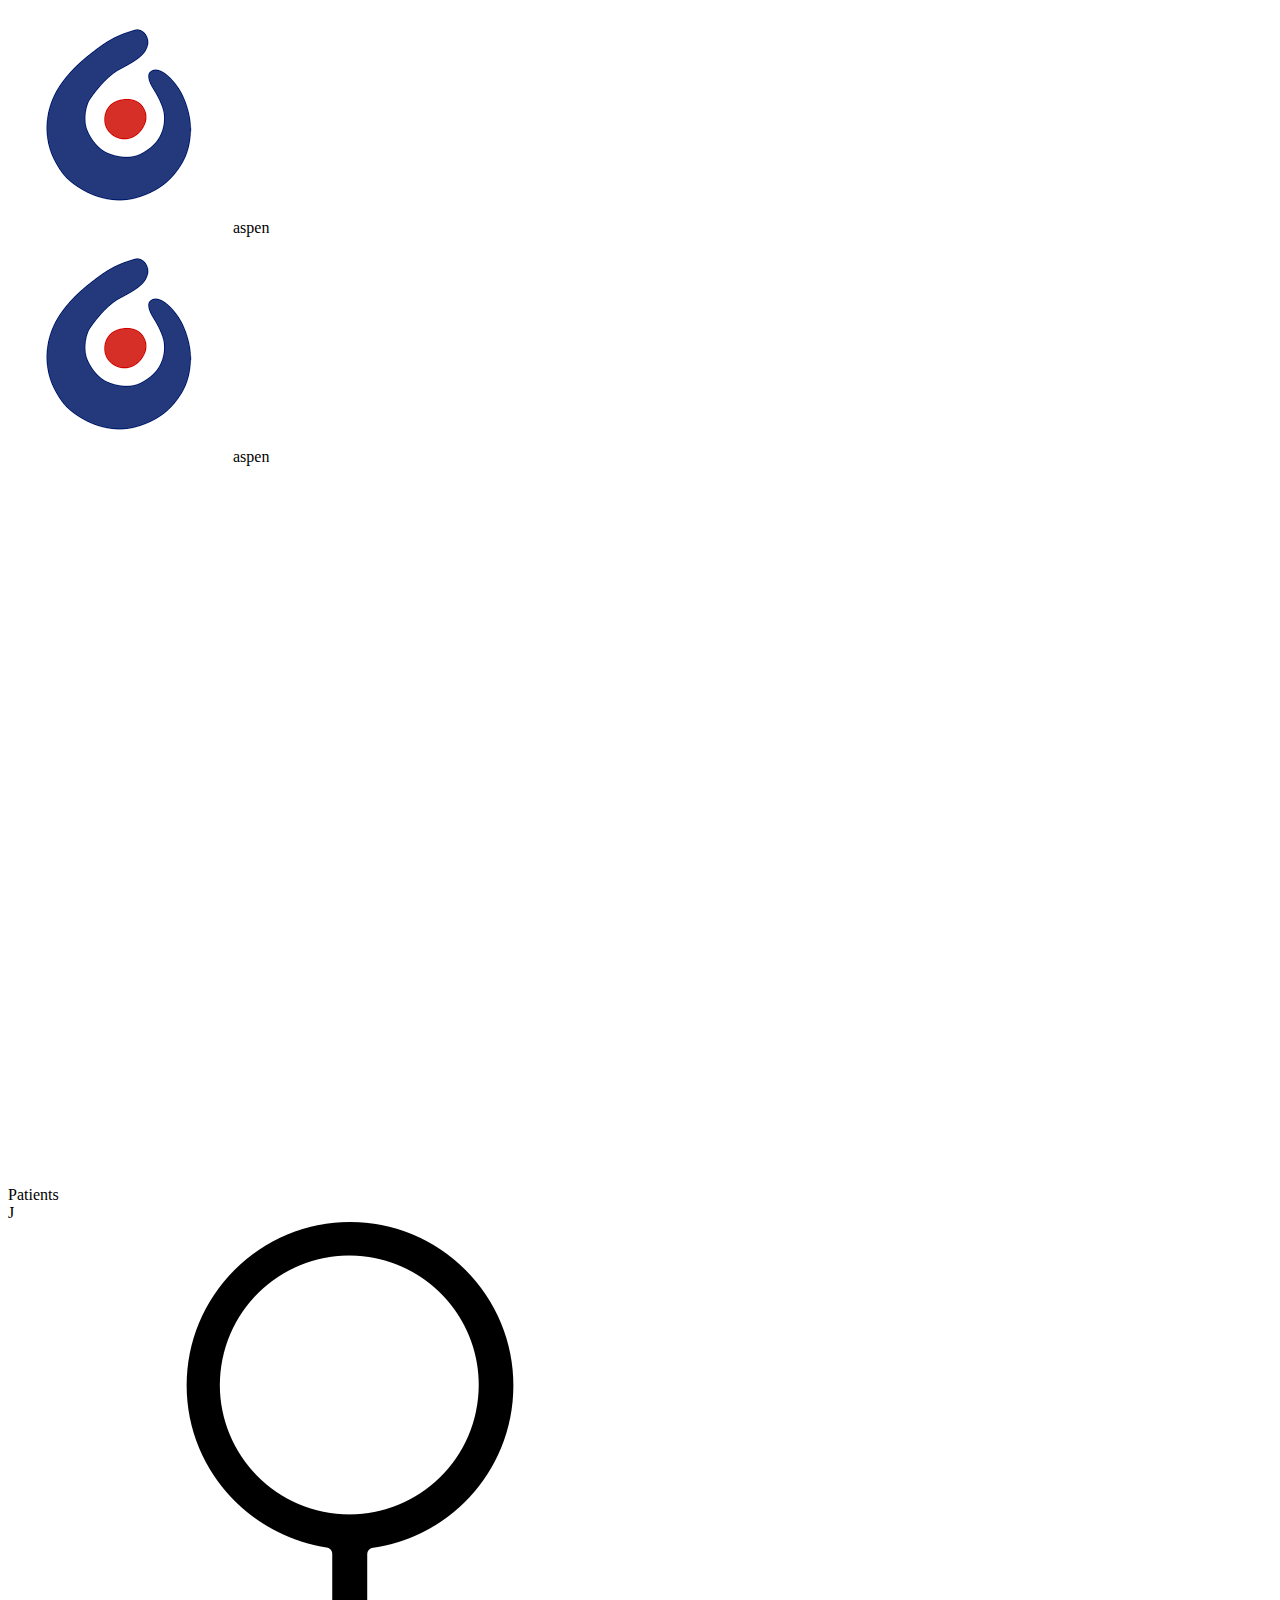
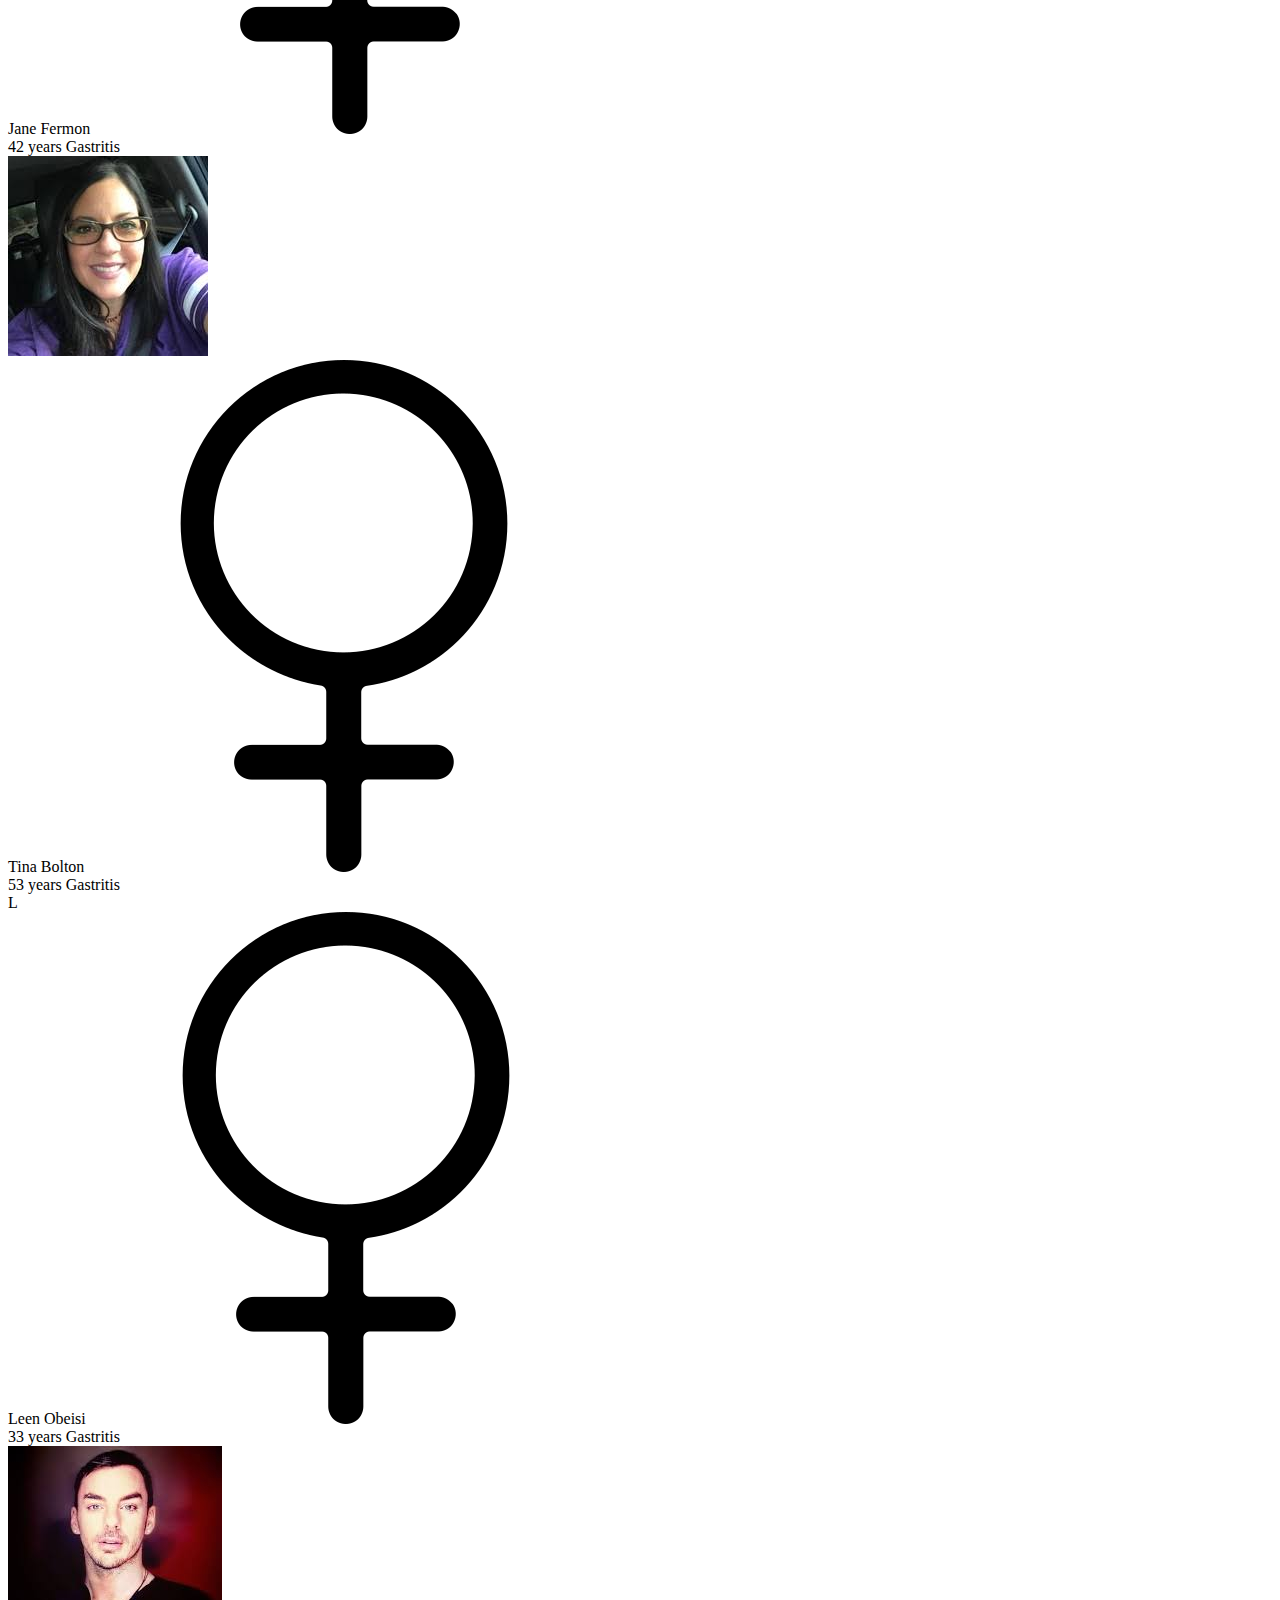
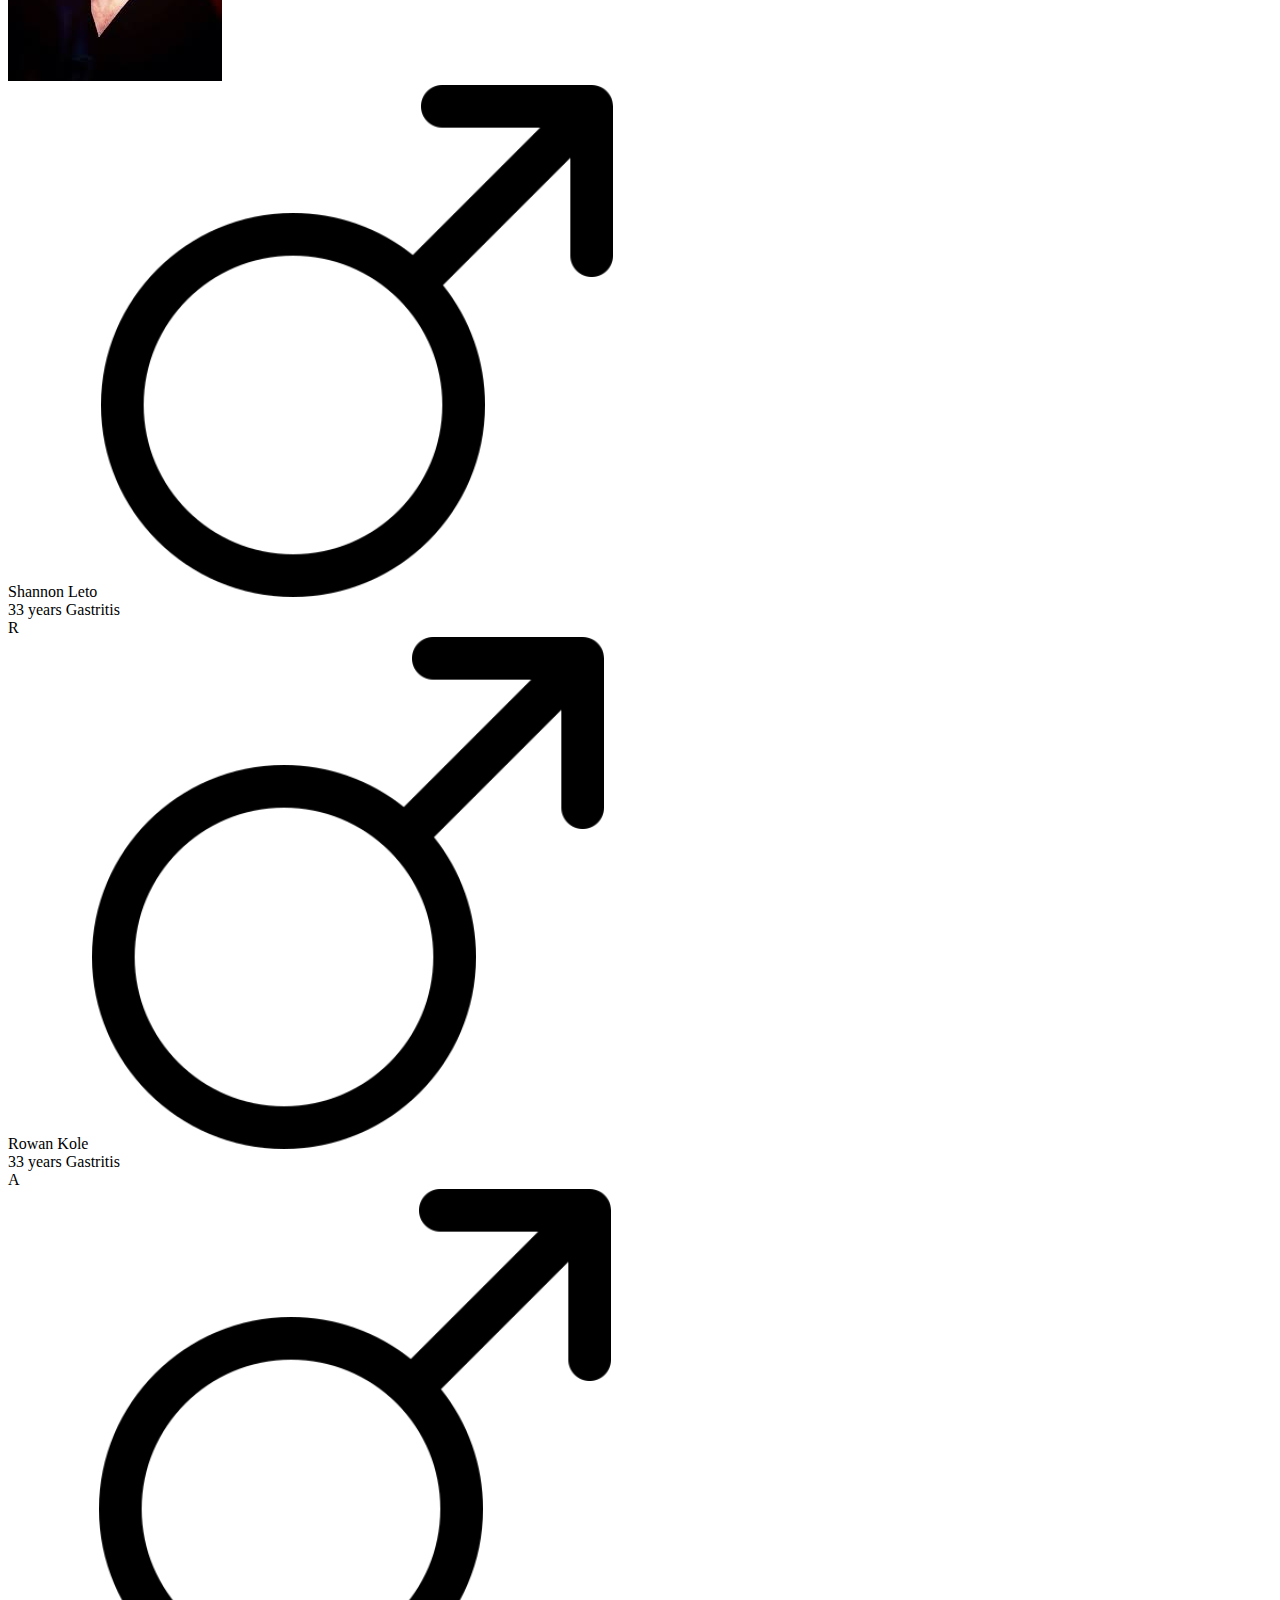
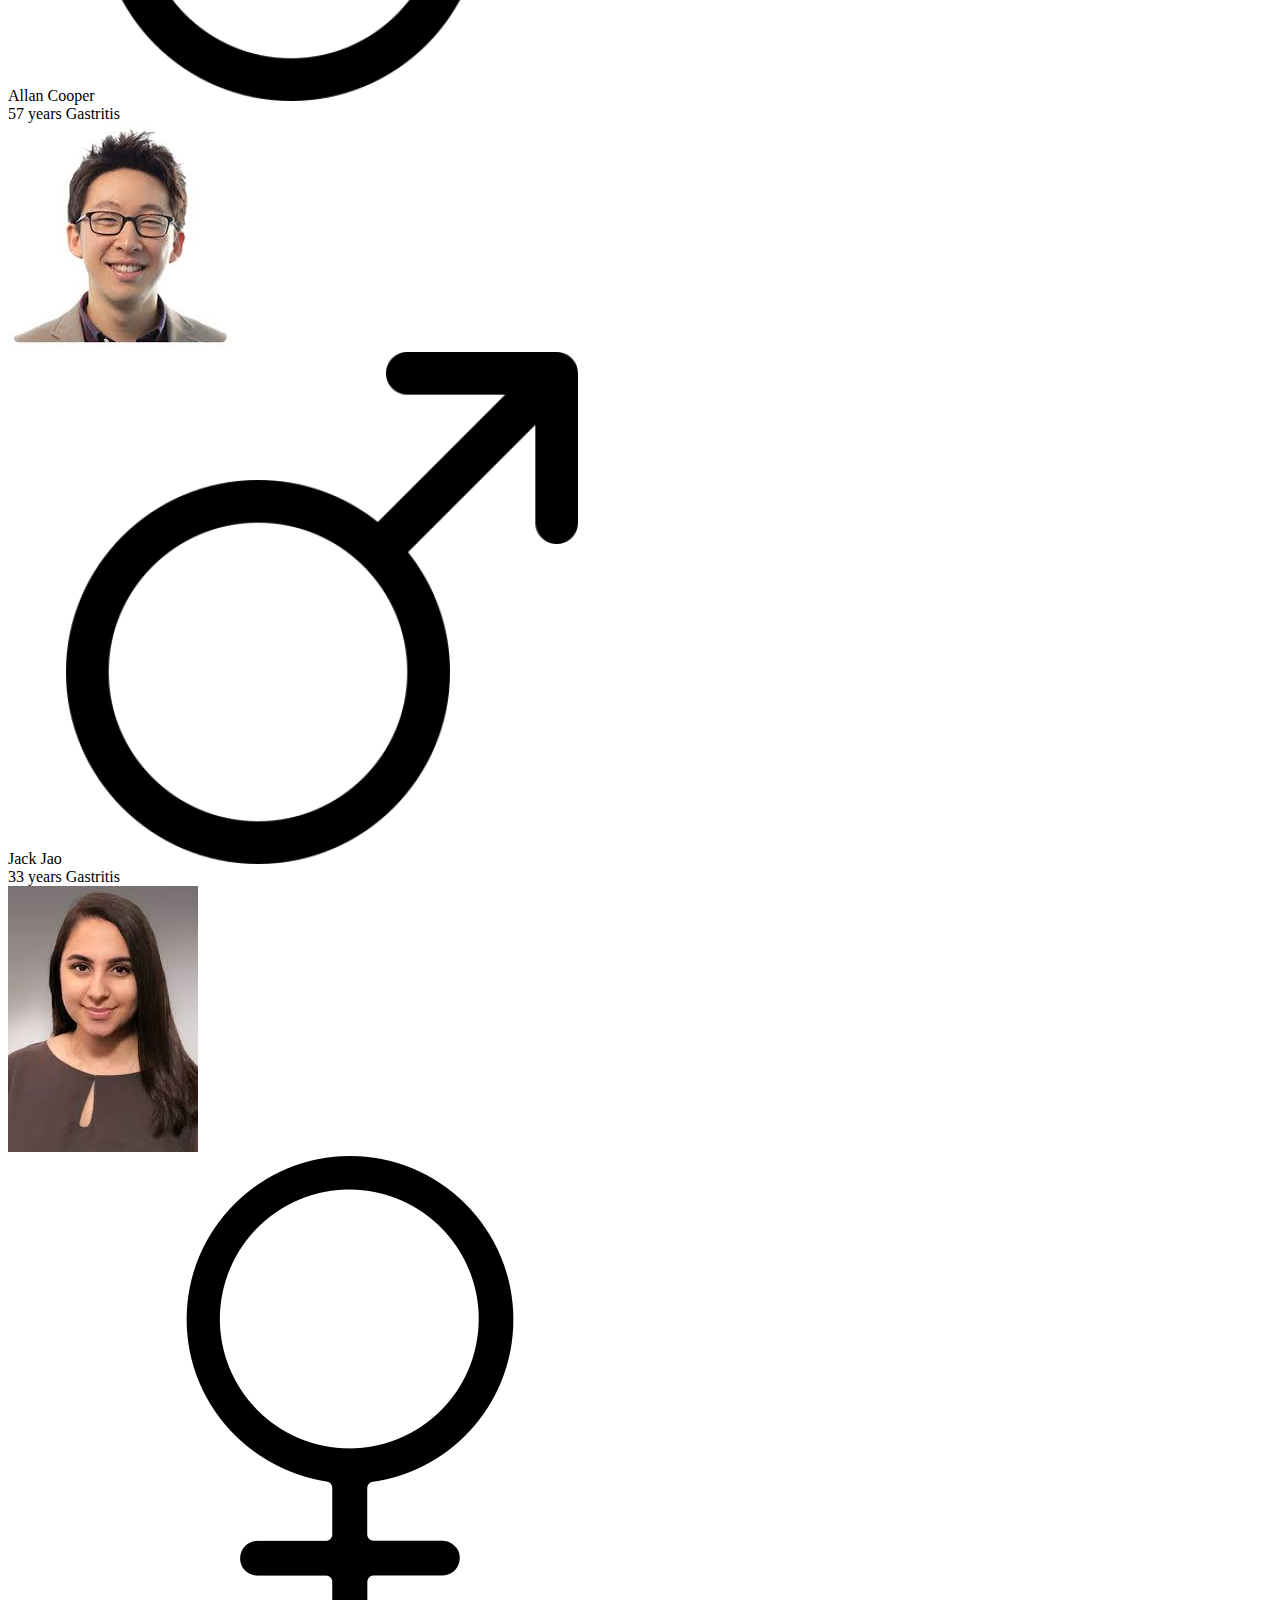
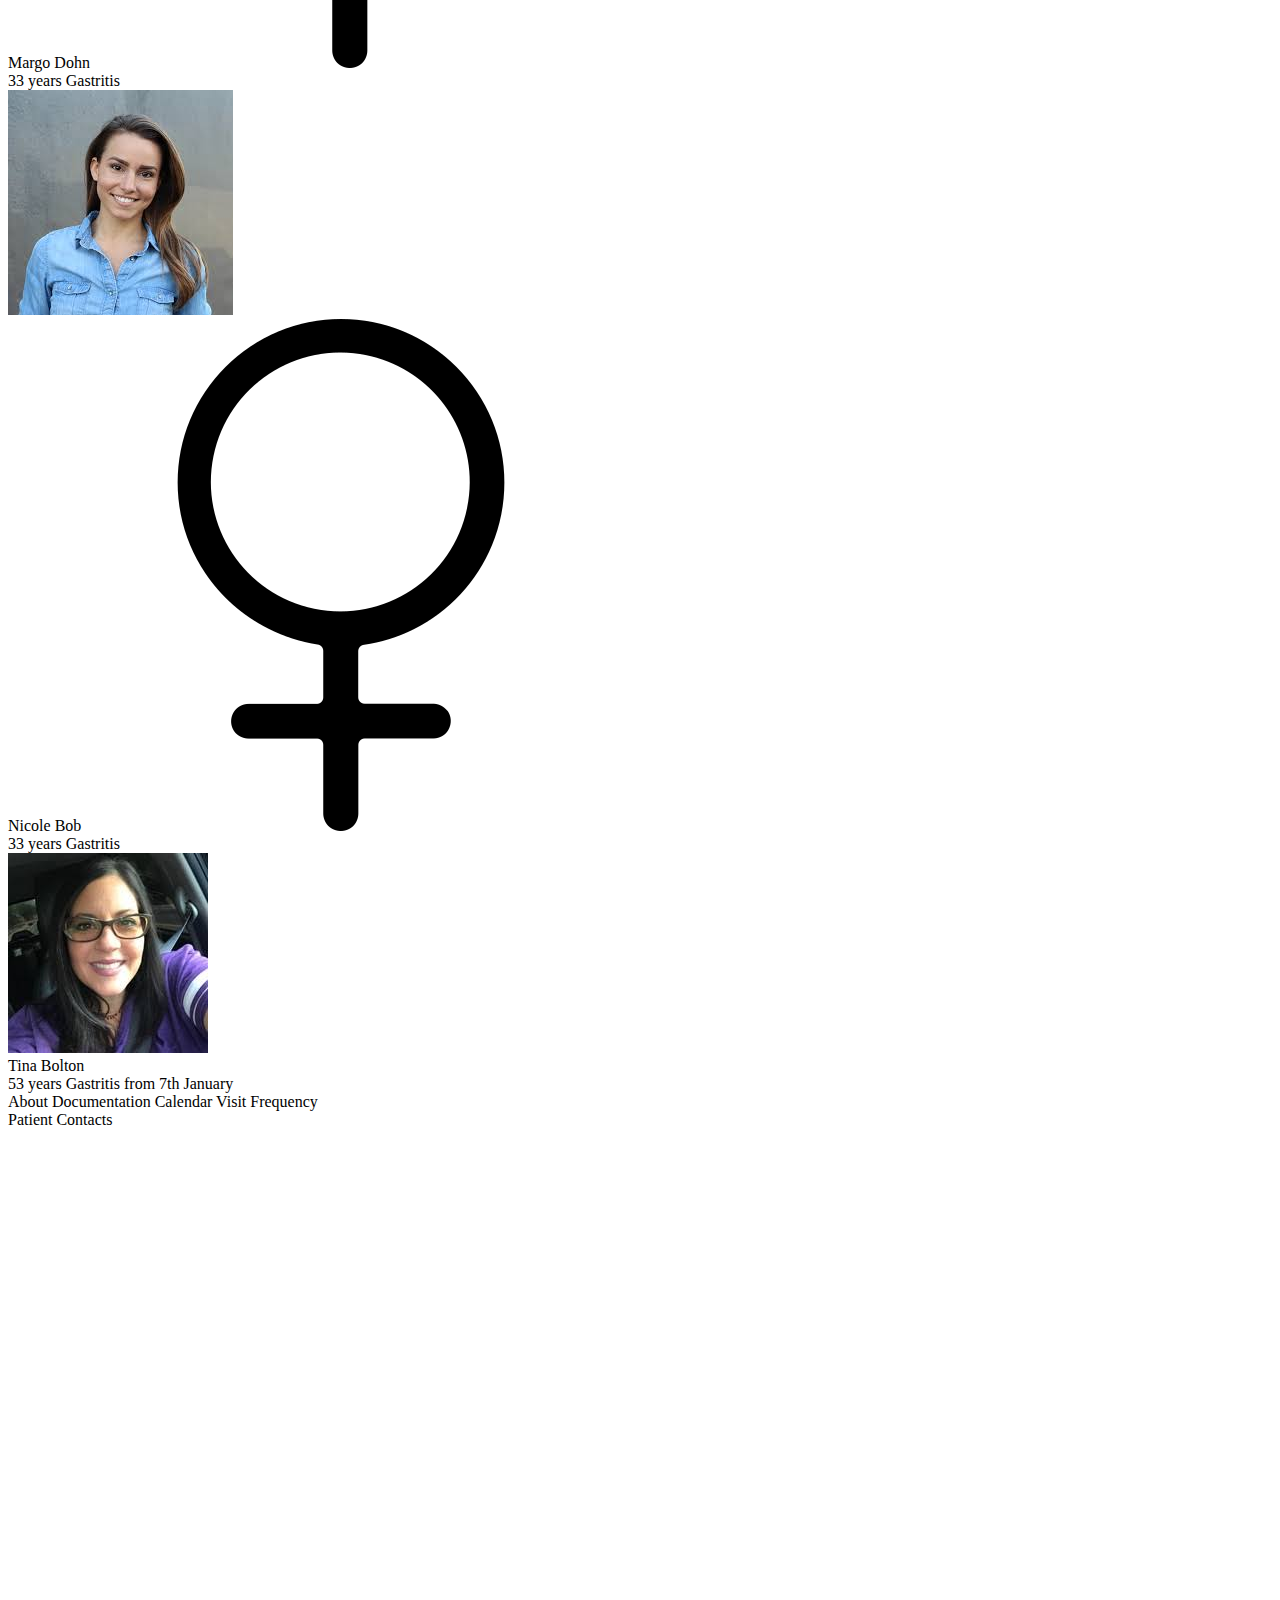
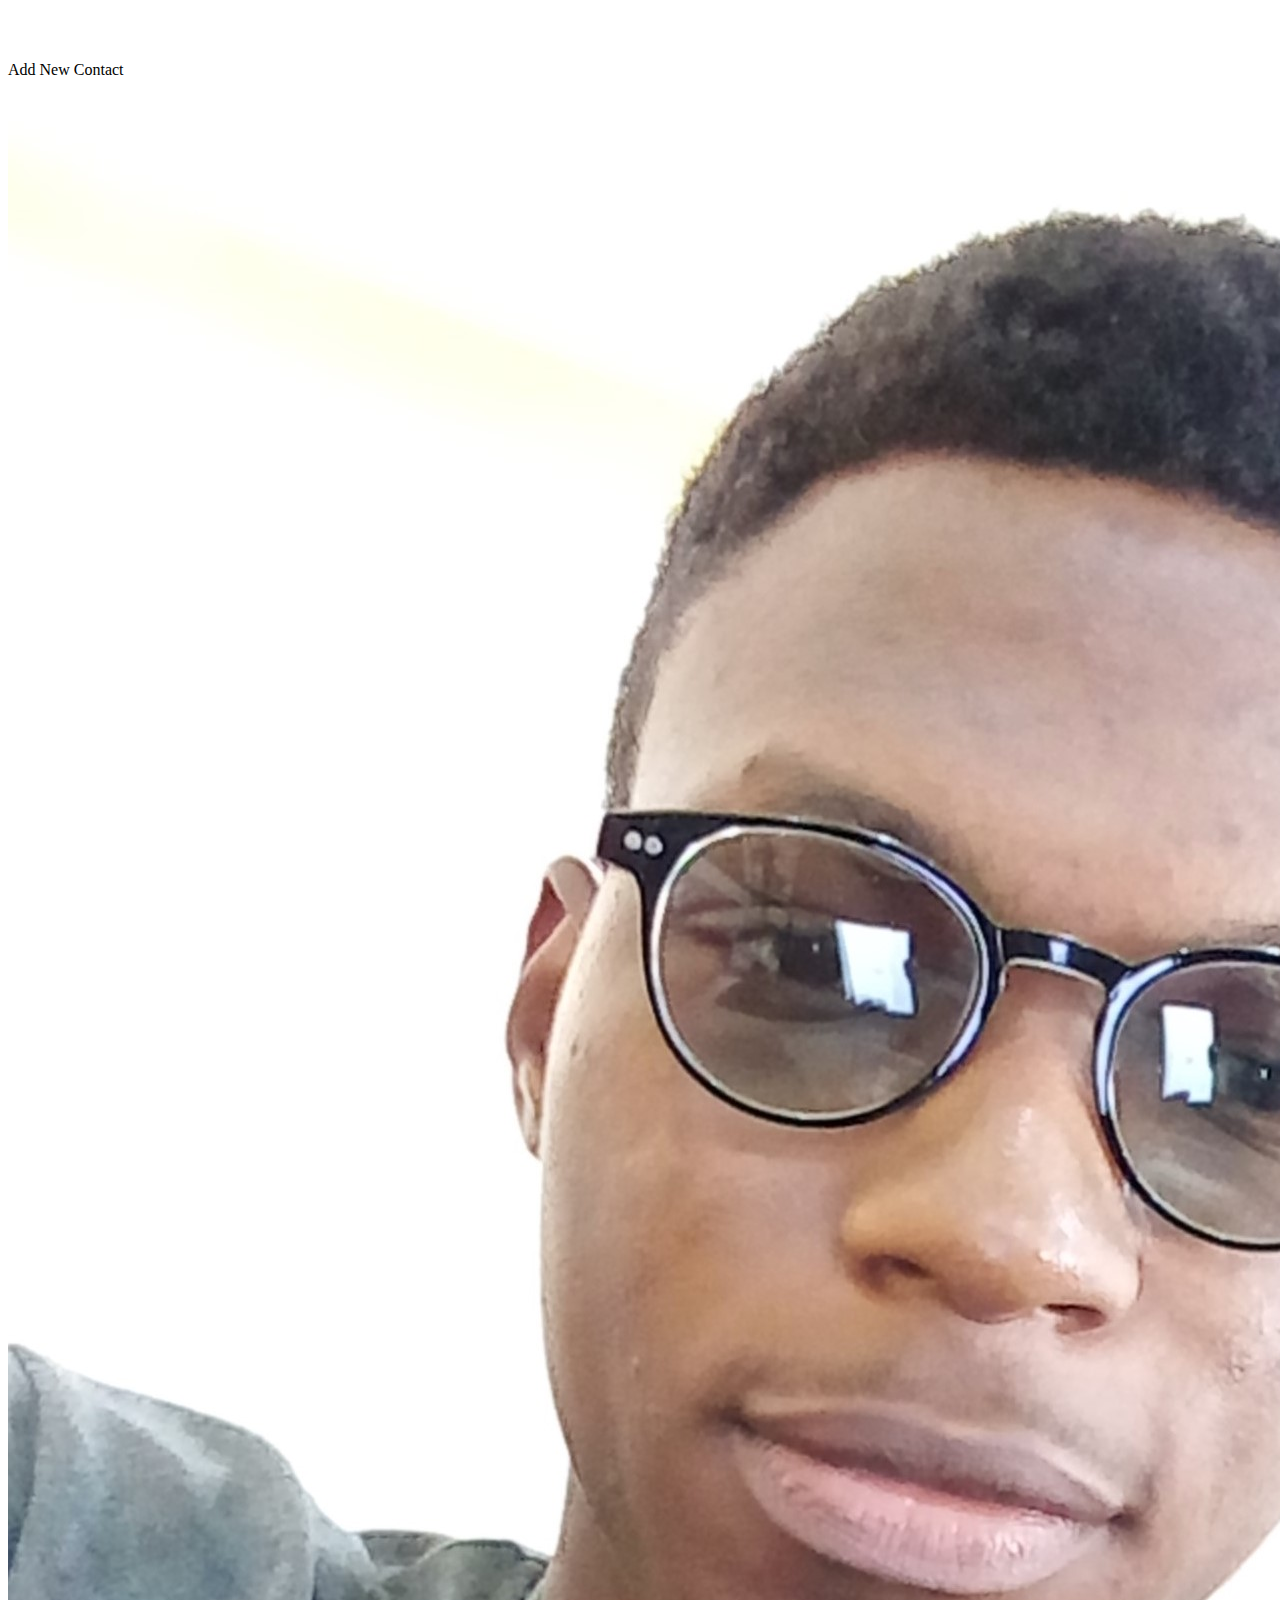
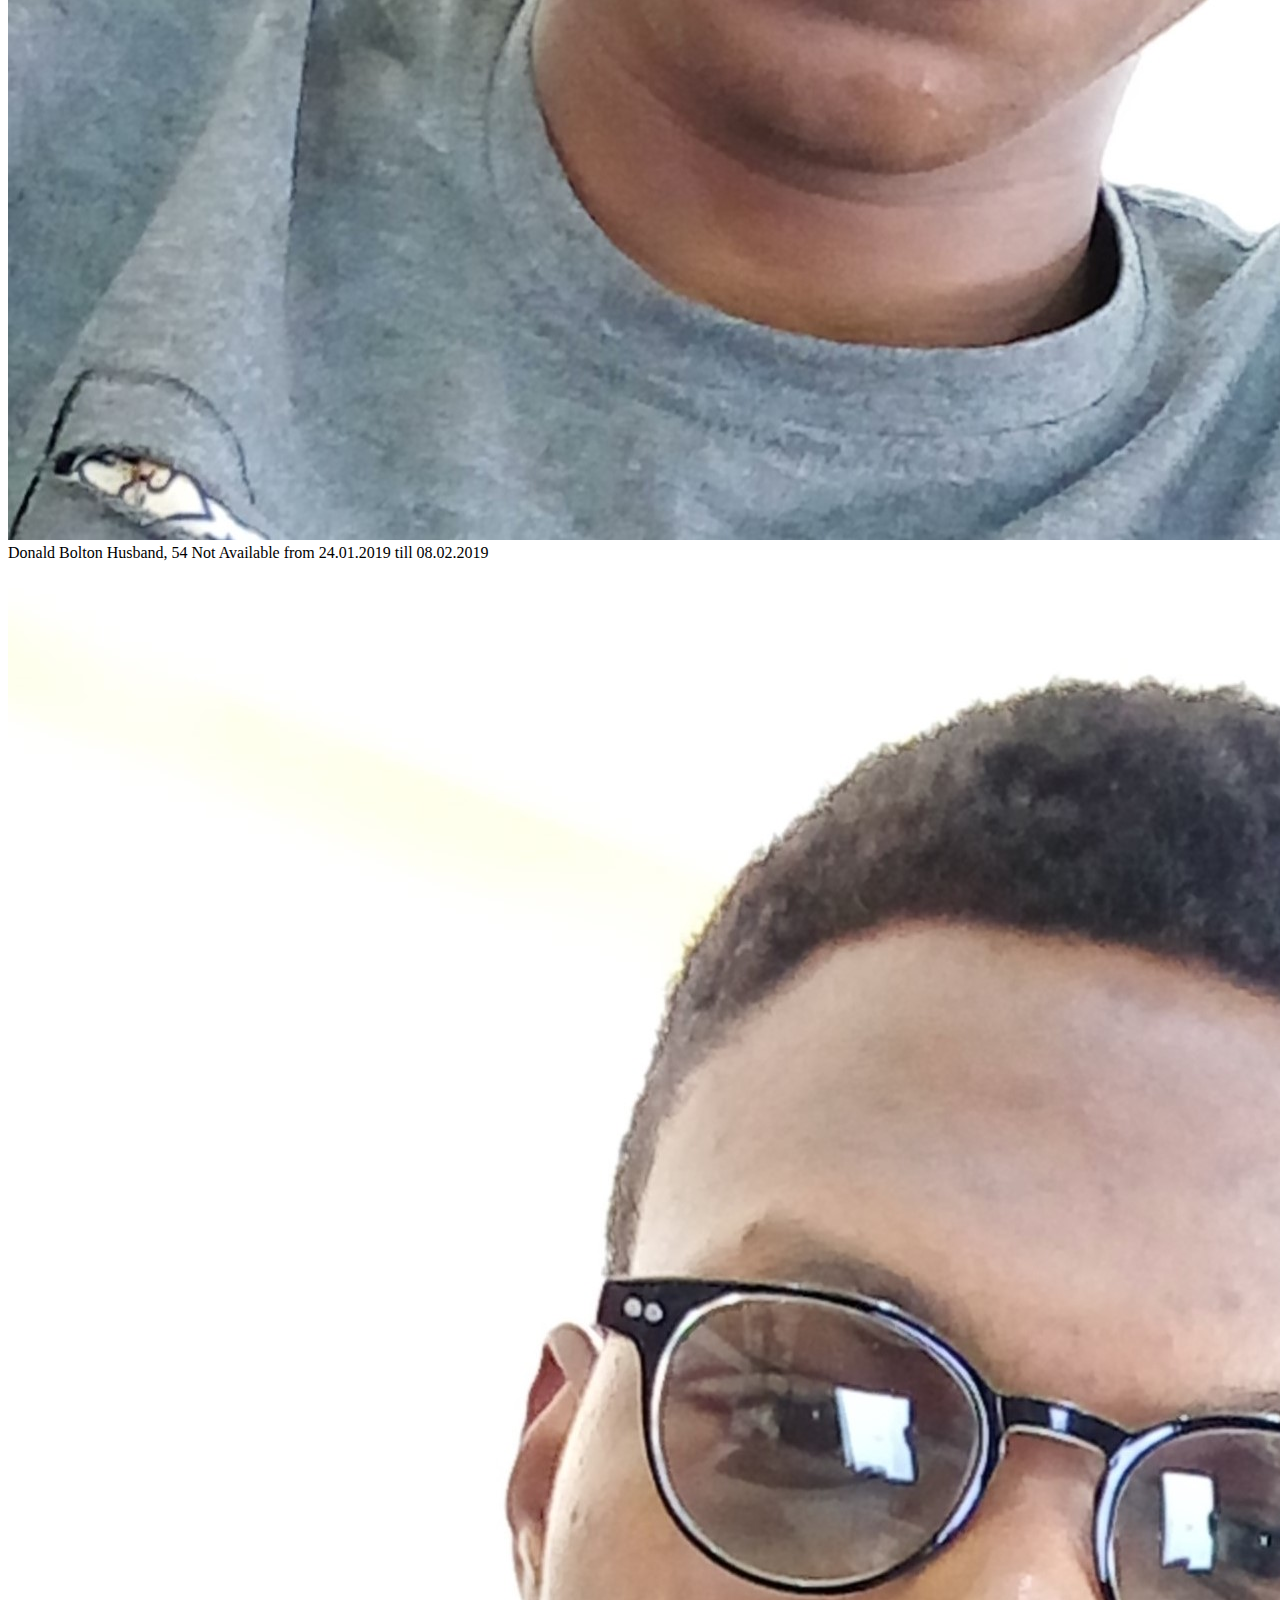
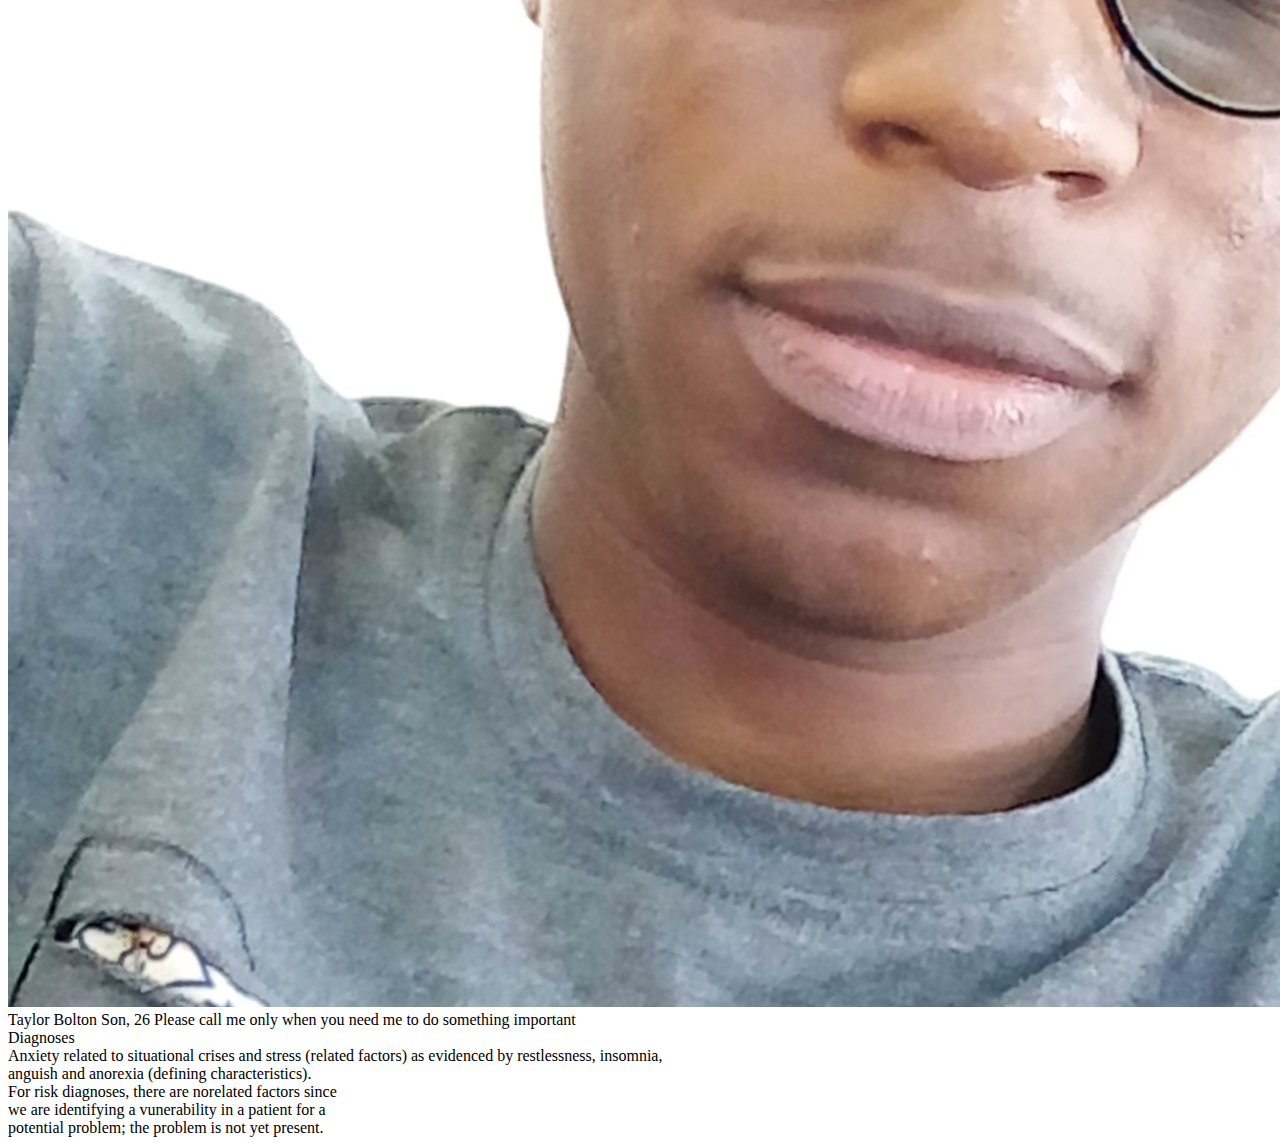
==== about.html @ 233c7662 "Add files via upload" ====
<!DOCTYPE html>
<html lang="en">
<head>
    <meta charset="UTF-8">
    <meta name="viewport" content="width=device-width, initial-scale=1.0">
    <meta http-equiv="X-UA-Compatible" content="ie=edge">
    <title>Document</title>
    <link rel="shortcut icon" href="images/favicon.png" type="image/x-icon">
    <link rel="stylesheet" href="style.css">
    <link rel="stylesheet" href="about.css">
</head>
<body>
    <div class="main"><img src="images/logo.png" alt="logo" id="logo">aspen</div>
    <div class="main">
        <img src="images/logo.png" alt="logo" id="logo">aspen
        <div class="end">
            <!-- <div class="align">+ Create Documentation</div> -->
            <div>
                <!-- <img src="images/jao.jpg" alt=""> Bob John  -->
            </div>
        </div>
        
    </div>
    <div class="container">
        <div class="box1">
            <div class="space"><img src="images/calendar 3.png" alt=""></div>
            <div class="space"><img src="images/calendar 3.png" alt=""></div>
            <div class="space"><img src="images/discuss-issue.png" alt=""></div>
            <div class="space"><img src="images/notification (3).png" alt=""></div>
        </div>
        <div class="box2">
            <div>Patients</div>
            <div class="structure">
                <div class="left">J</div>
                <div class="right">
                    <div class="up">Jane Fermon <img src="images/female.png" alt="female"></div>
                    <div class="down">42 years  Gastritis</div>
                </div>
            </div>
            <div class="structure active">
                <div class="left-img">
                    <img src="images/tina.jpg" alt="test image">
                </div>
                <div class="right">
                    <div class="up">Tina Bolton <img src="images/female.png" alt="female"></div>
                    <div class="down">53 years  Gastritis</div>
                </div>
            </div>
            <div class="structure">
                <div class="left">L</div>
                <div class="right">
                    <div class="up">Leen Obeisi <img src="images/female.png" alt="female"></div>
                    <div class="down">33 years  Gastritis</div>
                </div>
            </div>
            <div class="structure">
                <div class="left-img">
                    <img src="images/images (1).jpg" alt="male">
                </div>
                <div class="right">
                    <div class="up">Shannon Leto <img src="images/mars.png" alt="male"></div>
                    <div class="down">33 years  Gastritis</div>
                </div>
            </div>
            <div class="structure">
                <div class="left">R</div>
                <div class="right">
                    <div class="up">Rowan Kole <img src="images/mars.png" alt="male"></div>
                    <div class="down">33 years  Gastritis</div>
                </div>
            </div>
            <div class="structure">
                <div class="left">A</div>
                <div class="right">
                    <div class="up">Allan Cooper <img src="images/mars.png" alt="male"></div>
                    <div class="down">57 years  Gastritis</div>
                </div>
            </div>
            <div class="structure">
                <div class="left-img">
                    <img src="images/jao.jpg" alt="test image">
                </div>
                <div class="right">
                    <div class="up">Jack Jao <img src="images/mars.png" alt="male"></div>
                    <div class="down">33 years  Gastritis</div>
                </div>
            </div>
            <div class="structure">
                <div class="left-img">
                    <img src="images/images.jpg" alt="test image">
                </div>
                <div class="right">
                    <div class="up">Margo Dohn <img src="images/female.png" alt="female"></div>
                    <div class="down">33 years  Gastritis</div>
                </div>
            </div>
            <div class="structure">
                <div class="left-img">
                    <img src="images/download.jpg" alt="test image">
                </div>
                <div class="right">
                    <div class="up">Nicole Bob <img src="images/female.png" alt="female"></div>
                    <div class="down">33 years  Gastritis</div>
                </div>
            </div>
        </div>
        <div class="box3">
            <div class="head">
                <div class="left">
                    <img src="images/tina.jpg" alt="test image">
                </div>
                <div class="right">
                    <div class="up">Tina Bolton</div>
                    <div class="down">53 years Gastritis from 7th January</div>
                </div>
            </div>
            <div class="tail-2">
                <div class="content">
                    <span class="highlight">About</span>
                    <span>Documentation</span>
                    <span>Calendar</span>
                    <span>Visit Frequency</span>
                </div>
            </div>
            <div class="info">
                <span class="m">Patient Contacts</span>
            </div>
            <div class="contain">
                <div class="center">
                    <img src="images/down-arrow.png" alt="">
                    <p>Add New Contact</p>
                </div >
                <div class="center">
                    <img src="images/test image.jpg" alt="">
                    <span class="person">Donald Bolton</span>
                    <span class="relation">Husband, 54</span>
                    <!-- <div class="dash">
                        <span>.</span>
                        <span>.</span>
                    </div>-->
                    <span>Not Available from 24.01.2019 till</span>
                    <span>08.02.2019</span>
                </div>
                <div class="center">
                    <img src="images/test image.jpg" alt="">
                    <span class="person">Taylor Bolton</span>
                    <span class="relation">Son, 26</span> 
                    <span>Please call me only when you</span>
                    <span>need me to do something important</span>
                </div>
            </div>     
            <div class="info">
                <span class="m">Diagnoses</span>
            </div>    
            <div class="flex">
                <div>
                    Anxiety related to situational crises and stress (related factors) 
                    as evidenced by restlessness, insomnia, <br/> 
                    anguish and anorexia (defining characteristics).
                </div>
                <div>
                    For risk diagnoses, there are norelated factors since <br/>
                    we are identifying a vunerability in a patient for a <br/>
                    potential problem; the problem is not yet present.
                </div>
            </div>
        </div>
    </div>
</body>
</html>
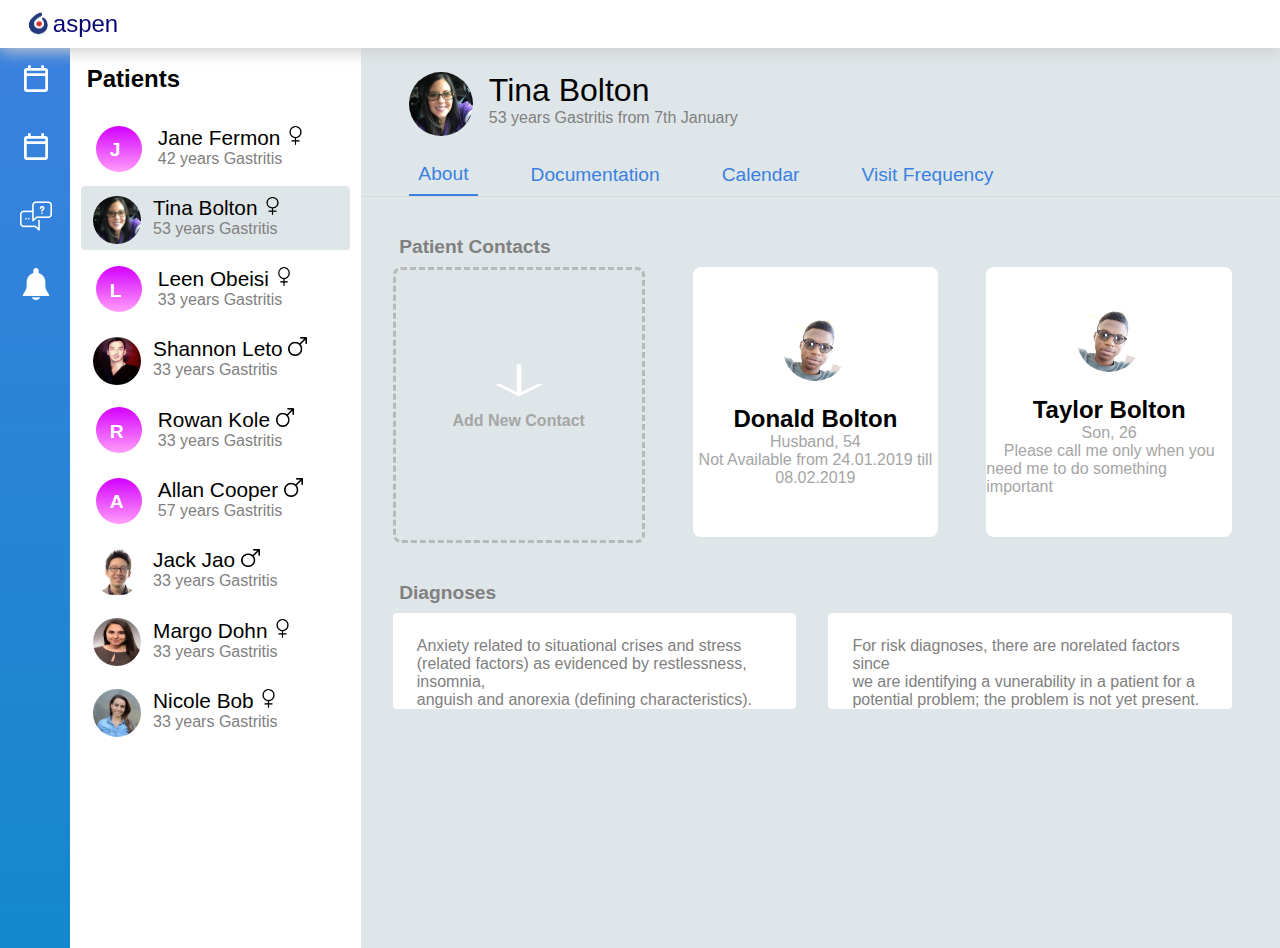
==== commit c7a89fbf: "Update about.html" ====
--- a/about.html
+++ b/about.html
@@ -6,8 +6,8 @@
     <meta http-equiv="X-UA-Compatible" content="ie=edge">
     <title>Document</title>
     <link rel="shortcut icon" href="images/favicon.png" type="image/x-icon">
-    <link rel="stylesheet" href="style.css">
-    <link rel="stylesheet" href="about.css">
+    <link rel="stylesheet" href="css/style.css">
+    <link rel="stylesheet" href="css/about.css">
 </head>
 <body>
     <div class="main"><img src="images/logo.png" alt="logo" id="logo">aspen</div>
@@ -167,4 +167,4 @@
         </div>
     </div>
 </body>
-</html>+</html>
--- a/css/style.css
+++ b/css/style.css
@@ -0,0 +1,349 @@
+body{
+    margin: 0;
+    padding: 0;
+    overflow-x: hidden;
+    overflow-y: hidden;
+    user-select: none;
+    font-family: 'Libre Franklin', sans-serif;
+}
+
+#logo{
+    height: 1.2em;
+    width: 1.2em;
+    margin-left: 1em;
+}
+
+.main{
+    position: fixed;
+    top: 0;
+    height: 2em;
+    font-size: 1.5em;
+    font-family: Arial, "Helvetica Neue";
+    display: flex;
+    flex-direction: row;
+    align-items: center;
+    color: rgb(5, 5, 114);
+    box-shadow: 0 -2px 20px #ccc;
+    z-index: 999;
+    width: 100%;
+    background-color: #fff;
+}
+
+.align{
+    float: right;
+    background: linear-gradient(to right,red, orange);
+    font-size: .7em;
+    color: #fff;
+    padding: .4em;
+    border-radius: 4px;
+    right: 0;
+    font-weight: bold;
+}
+
+.container{
+    position: absolute;
+    top: 2.8em;
+    width: 100%;
+    height: auto;
+    background-color: #eee;
+    background: #1488CC;  /* fallback for old browsers */
+    background: -webkit-linear-gradient(to top, #1488CC, #3a81df);  /* Chrome 10-25, Safari 5.1-6 */
+    background: linear-gradient(to top, #1488CC, #3a81df); /* W3C, IE 10+/ Edge, Firefox 16+, Chrome 26+, Opera 12+, Safari 7+ */
+    display: flex;
+    margin-top: .2em;
+    z-index: 1;
+}
+
+.box1{
+    width: 70px;
+/*CHANGE HEIGHT EVENTUARRY TO 90vh  */
+    height: 100vh;
+    color: #fff;
+    display: flex;
+    flex-direction: column;
+    align-content: center;
+    flex-wrap: wrap;
+    margin-left: 2px;
+}
+
+.box1 img{
+    height: 2em;
+    width: 2em;
+    margin: 0 auto;
+}
+
+.space{
+    margin: 1em 0 1em;
+}
+
+
+
+
+
+
+
+
+
+
+
+
+
+
+
+
+
+/* BOX 2 */
+
+.box2{
+    width: 300px;
+    height: 100vh;
+    background-color: #fff;
+    color: #000;
+}
+
+.box2 div:nth-child(1){
+    font-size: 1.5em;
+    padding: .7em;
+    font-weight: bold;
+}
+
+.structure{
+    margin: .4em .7em .4em;
+    height: 4em;
+    border-radius: 4px;
+    /* background-color: rgb(248, 246, 246); */
+    display: flex;
+    /* align-content: center; */
+}
+
+.active{
+    background-color: rgb(223, 230, 233);
+}
+
+.box2 .structure .left{
+    font-size: 1.2em;
+    color: #fff;
+    width: 1em;
+    height: 1em;
+    margin: .5em .8em .5em;
+    border-radius: 50%;
+    /* background: linear-gradient(to top, rgb(196, 83, 190), #a11fa1); */
+    background: linear-gradient(to top, rgb(255, 157, 250), #d400ff);
+    background-color: rgb(243, 243, 243);
+}
+
+.box2 .structure .left2{
+background: linear-gradient(to bottom, rgb(238, 57, 87), rgb(255, 105, 130));
+}
+
+.box2 .structure .left3{
+    background: linear-gradient(to bottom, rgb(243, 227, 6), rgb(228, 177, 10));
+    }
+
+.box2 .structure .left-img{
+    margin: 0;
+    padding: 0;
+}
+
+.box2 .structure .left-img img{
+    height: 2em;
+    width: 2em;
+    border-radius: 50%;
+    margin: .4em .5em .4em;
+}
+
+.box2 .structure .right{
+    float: right;
+    display: flex;
+    flex-direction: column;
+}
+
+.box2 .structure .right .up{
+    margin-top: 10px;
+    padding: 0;
+    font-size: 1.3em;
+    color: rgb(0, 0, 0);
+    font-weight: normal;
+    font-family: 'Libre Franklin', sans-serif;
+}
+
+.up img{
+    height: .9em;
+}
+
+.box2 .structure .right .down{
+    padding: 0;
+    font-size: 1em;
+    color: grey;
+}
+
+
+
+
+
+
+
+
+
+
+
+
+
+
+
+
+/* BOX 3 */
+
+.box3{
+    width: calc(100% - 332px);
+    height: 100vh;   
+    background-color: rgb(223, 230, 233);
+}
+
+.head{
+    width: 100%;
+    display: flex;
+    flex-direction: row;
+    margin-top: 1.5em;
+}
+
+.box3 .head .left img{
+    height: 4em;
+    width: 4em;
+    border-radius: 50%;
+    float: left;  
+    margin: 0 1em 0 3em;
+}
+
+.box3 .right .up{
+    font-size: 2em;
+    font-family: 'Libre Franklin', sans-serif;
+    font-weight: normal;
+}
+
+.box3 .right .down{
+    font-size: 1em;
+    color: grey;
+    font-family: 'Libre Franklin', sans-serif;
+}
+
+.tail{
+    width: 100%;
+    border-bottom: 1.5px solid rgb(219, 218, 218);  
+    margin-top: 1em; 
+}
+
+.content{
+    margin-left: 3em;
+    margin-top: 1em;
+    padding: .7em 0 .7em;
+}
+
+.content span{
+    margin-right: 2em;
+    font-size: 1.2em;
+    color: #3a81df;
+}
+
+.highlight{
+    border-bottom: 2px solid #3a81df;
+}
+
+.content span:nth-child(n+2){
+    padding: .5em;
+}
+
+.calendar{
+    border-radius: 1em; 
+    max-width: 900px;
+    max-height: 550px;
+    background-color: #fff;
+    margin: 2em 0 0 3em;
+}
+
+.first{
+    display: flex;
+    flex-wrap: wrap;
+    flex: content;
+}
+
+.first span{
+    font-size: 1.2em;
+    color: rgb(165, 165, 165);
+}
+
+.first span:first-child{
+    margin: 1em;
+}
+
+.first span:nth-child(2){
+    /* float: right; */
+    margin: 1em;
+}
+
+.days, .row1, .row2, .row3, .row4, .row5{
+    display: flex;
+    width: 100%;
+}
+
+.calendar .days span, 
+.calendar .row1 span,
+.calendar .row2 span,
+.calendar .row3 span,
+.calendar .row4 span,
+.calendar .row5 span{
+    padding: 1em;
+    width: calc(100% / 7);
+}
+
+.b-bottom{
+    border-bottom: .5px solid rgb(219, 218, 218);
+    color: rgb(146, 146, 146);
+}
+
+.calendar .row1 span, 
+.calendar .row2 span,
+.calendar .row3 span,
+.calendar .row4 span,
+.calendar .row5 span{
+    height: calc(450px / 15);
+    border-right: .5px solid rgb(219, 218, 218);
+}
+
+.calendar .row1 span:last-child,
+.calendar .row2 span:last-child,
+.calendar .row3 span:last-child,
+.calendar .row4 span:last-child,
+.calendar .row5 span:last-child{
+    border-right: none;
+}
+
+.rhyme{
+    color: rgb(146, 146, 146);
+}
+
+
+
+/* FIX FADE AND BOLD */
+.calendar .bold{
+    font-weight: bold;
+}
+
+.fade{
+    color: #ccc;
+    font-weight: normal;
+}
+
+/* .calendar .row1 .diff{
+    display: flex;
+    /* flex-direction: column; 
+} */
+
+/* .calendar .row1 .down{
+    text-decoration: none;
+    font-weight: none;
+    margin-top: 4em;
+} */
+
+/* .calendar .row1 span:(n) */
+
--- a/css/about.css
+++ b/css/about.css
@@ -0,0 +1,120 @@
+body{
+    margin: 0;
+    padding: 0;
+    overflow-x: hidden;
+    overflow-y: hidden;
+    user-select: none;
+}
+
+.tail-2 .content span:first-child{
+    padding: 0 .5em .5em;
+}
+
+.tail-2{
+    border-bottom: .5px solid rgb(219, 218, 218);
+}
+
+.info {
+    display: block;
+    margin: 2em 2em .5em;
+    font-size: 1.2em;
+    color: grey;
+    font-weight: bold;
+}
+
+.contain{
+    display: flex;
+    margin: 0 0 2em 2em;
+    /* background-color: #3a81df; */
+}
+
+.contain div{
+    width: 33.3%;
+    height: 270px;
+    /* background-color: #fff; */
+    margin: 0 3em 0 0;
+    border-radius: 8px;
+}
+
+.center{
+    display: flex;
+    flex-direction: column;
+    align-items: center;
+    justify-content: center;
+    color: rgb(165, 165, 165);
+}
+
+.center img{
+    height: 4em;
+    width: 4em;
+    border-radius: 50%;
+}
+
+.contain div:first-child{
+    display: flex;
+    border: 3px dashed rgb(185, 185, 185);
+    font-weight: bold;
+}
+
+.contain div:first-child img{
+    height: 2em;
+}
+
+.contain div:nth-child(2),
+.contain div:last-child{
+    display: flex;
+    background-color: #fff;
+}
+
+.person{
+    font-size: 1.5em;
+    font-weight: bold;
+    color: #000;
+    margin-top: 1em;
+}
+
+/* .relation{
+
+} */
+
+/* .contain .center .dash{
+    display: flex;
+    flex-direction: row;
+    justify-content: center;
+    /* justify-content: center;
+    align-content: center; 
+    text-decoration: none;
+}
+
+/* .contain .center .dash{
+    margin: 1em 2em 1em;
+} 
+
+.contain .center .dash span{
+    background: #ddd;
+    height: 3em;
+    width: 3em;
+    border-radius: 50%;
+} */
+
+.flex{
+    display: flex;
+    flex-direction: row;
+    /* background-color: #fff; */
+    margin: 0 3em 0 2em;
+    color: rgb(128, 128, 128);
+}
+
+.flex div{
+    width: calc(100% / 2);
+    background-color: #ddd;
+    height: 3em;
+    padding: 1.5em;
+    border-radius: 4px;
+    background-color: #fff;
+}
+
+.flex div:last-child{
+    margin-left: 2em;
+}
+
